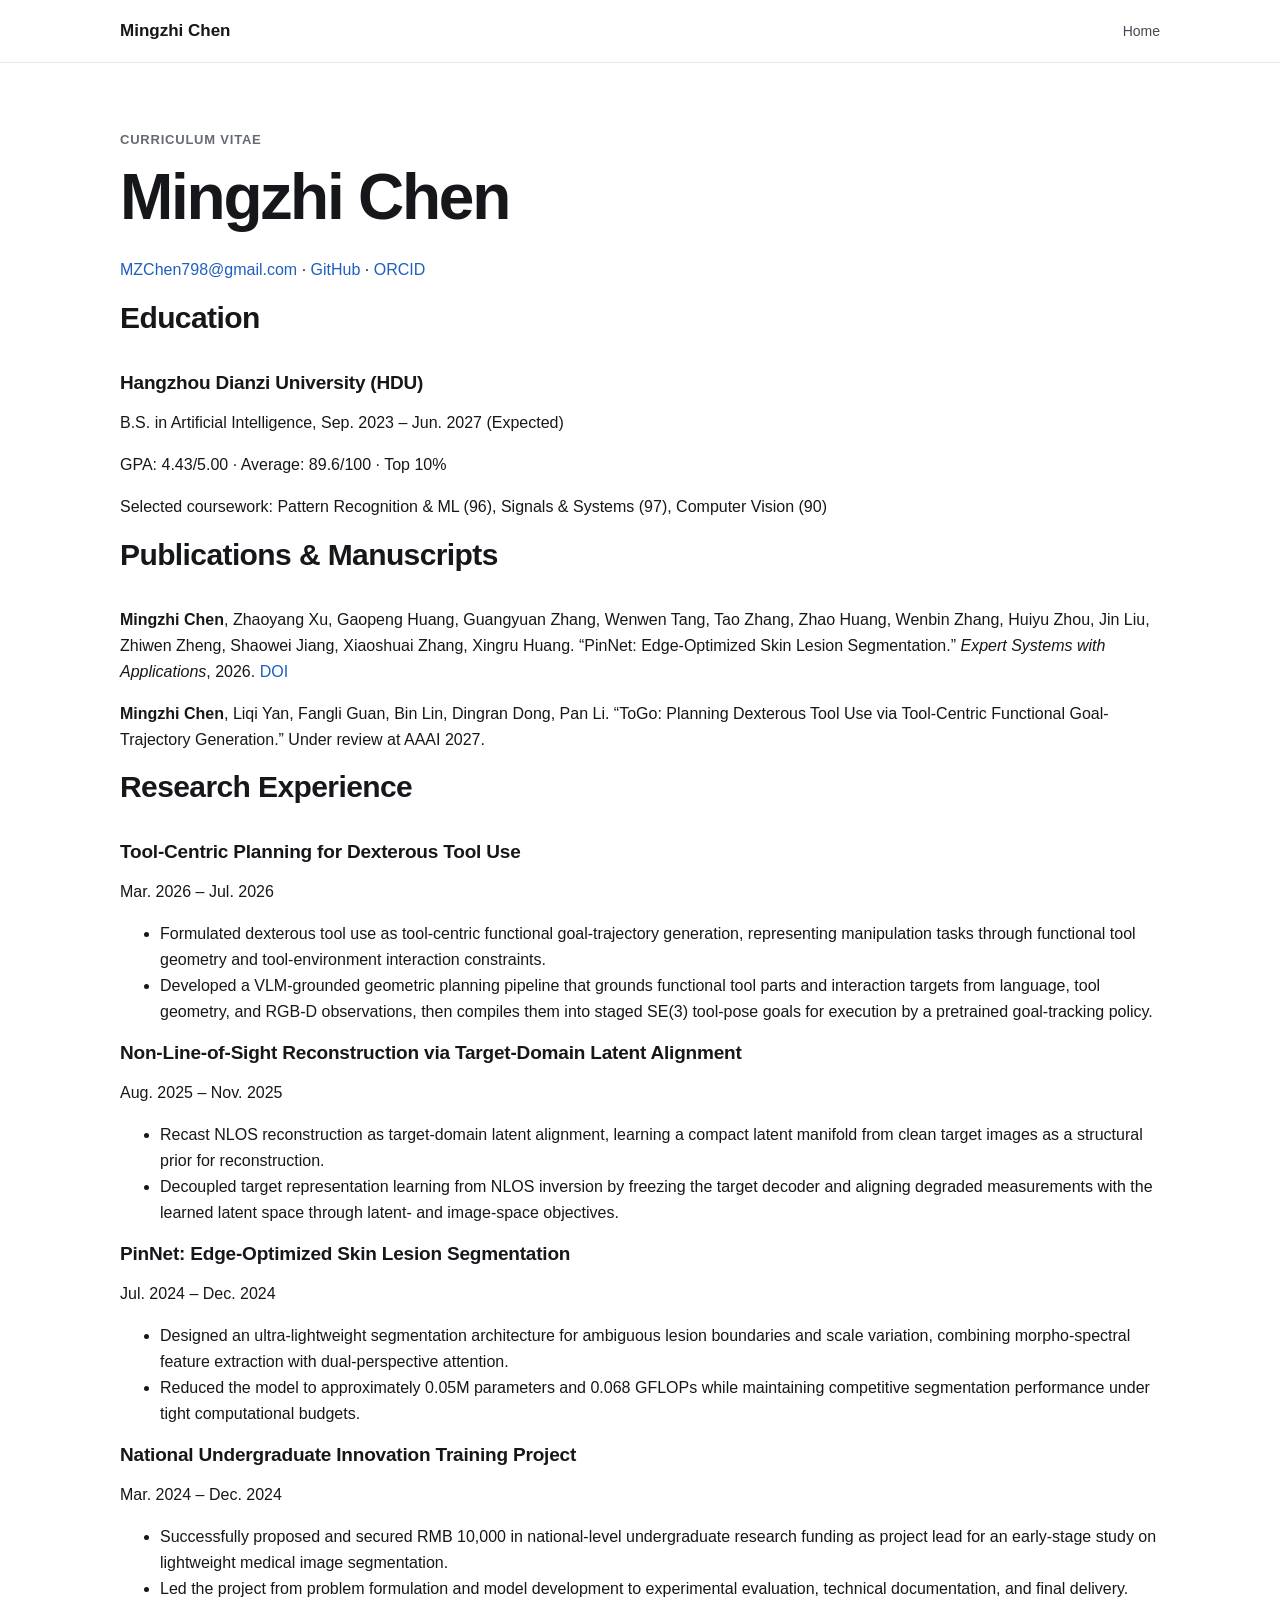
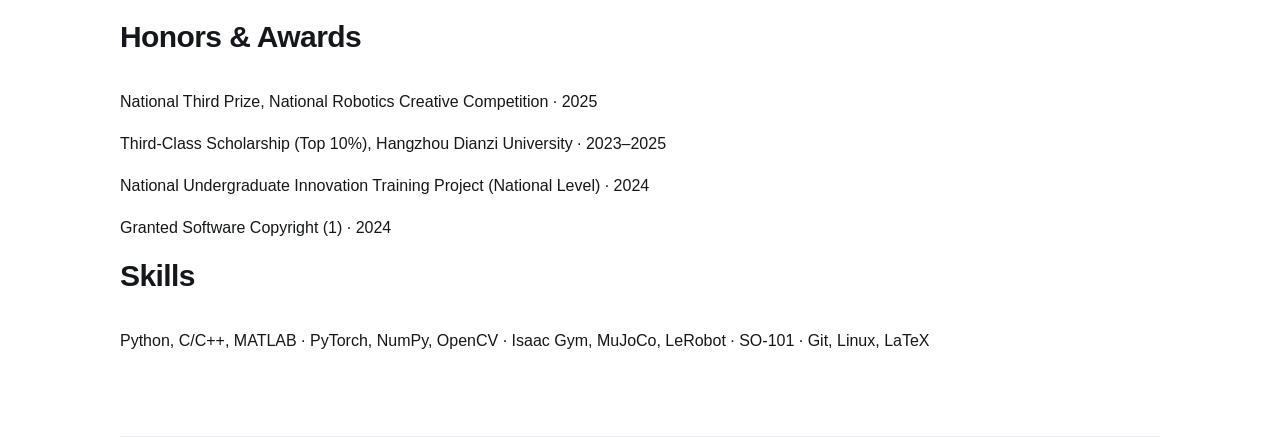
==== cv.html @ 7bd88ffa "Add web CV page" ====
<!doctype html>
<html lang="en">
<head>
  <meta charset="utf-8">
  <meta name="viewport" content="width=device-width, initial-scale=1">
  <title>CV · Mingzhi Chen</title>
  <link rel="stylesheet" href="style.css">
</head>
<body>
  <header class="topbar">
    <div class="wrap nav">
      <a class="name" href="index.html">Mingzhi Chen</a>
      <nav><a href="index.html">Home</a></nav>
    </div>
  </header>
  <main class="wrap section">
    <p class="kicker">Curriculum Vitae</p>
    <h1 class="cv-title">Mingzhi Chen</h1>
    <p><a href="mailto:MZChen798@gmail.com">MZChen798@gmail.com</a> · <a href="https://github.com/BIGBIGDANG">GitHub</a> · <a href="https://orcid.org/0009-0000-8176-6232">ORCID</a></p>

    <div class="cv-block"><h2>Education</h2><h3>Hangzhou Dianzi University (HDU)</h3><p>B.S. in Artificial Intelligence, Sep. 2023 – Jun. 2027 (Expected)</p><p>GPA: 4.43/5.00 · Average: 89.6/100 · Top 10%</p><p>Selected coursework: Pattern Recognition & ML (96), Signals & Systems (97), Computer Vision (90)</p></div>

    <div class="cv-block"><h2>Publications & Manuscripts</h2><p><strong>Mingzhi Chen</strong>, Zhaoyang Xu, Gaopeng Huang, Guangyuan Zhang, Wenwen Tang, Tao Zhang, Zhao Huang, Wenbin Zhang, Huiyu Zhou, Jin Liu, Zhiwen Zheng, Shaowei Jiang, Xiaoshuai Zhang, Xingru Huang. “PinNet: Edge-Optimized Skin Lesion Segmentation.” <em>Expert Systems with Applications</em>, 2026. <a href="https://doi.org/10.1016/j.eswa.2026.134354">DOI</a></p><p><strong>Mingzhi Chen</strong>, Liqi Yan, Fangli Guan, Bin Lin, Dingran Dong, Pan Li. “ToGo: Planning Dexterous Tool Use via Tool-Centric Functional Goal-Trajectory Generation.” Under review at AAAI 2027.</p></div>

    <div class="cv-block"><h2>Research Experience</h2><h3>Tool-Centric Planning for Dexterous Tool Use</h3><p>Mar. 2026 – Jul. 2026</p><ul><li>Formulated dexterous tool use as tool-centric functional goal-trajectory generation, representing manipulation tasks through functional tool geometry and tool-environment interaction constraints.</li><li>Developed a VLM-grounded geometric planning pipeline that grounds functional tool parts and interaction targets from language, tool geometry, and RGB-D observations, then compiles them into staged SE(3) tool-pose goals for execution by a pretrained goal-tracking policy.</li></ul><h3>Non-Line-of-Sight Reconstruction via Target-Domain Latent Alignment</h3><p>Aug. 2025 – Nov. 2025</p><ul><li>Recast NLOS reconstruction as target-domain latent alignment, learning a compact latent manifold from clean target images as a structural prior for reconstruction.</li><li>Decoupled target representation learning from NLOS inversion by freezing the target decoder and aligning degraded measurements with the learned latent space through latent- and image-space objectives.</li></ul><h3>PinNet: Edge-Optimized Skin Lesion Segmentation</h3><p>Jul. 2024 – Dec. 2024</p><ul><li>Designed an ultra-lightweight segmentation architecture for ambiguous lesion boundaries and scale variation, combining morpho-spectral feature extraction with dual-perspective attention.</li><li>Reduced the model to approximately 0.05M parameters and 0.068 GFLOPs while maintaining competitive segmentation performance under tight computational budgets.</li></ul><h3>National Undergraduate Innovation Training Project</h3><p>Mar. 2024 – Dec. 2024</p><ul><li>Successfully proposed and secured RMB 10,000 in national-level undergraduate research funding as project lead for an early-stage study on lightweight medical image segmentation.</li><li>Led the project from problem formulation and model development to experimental evaluation, technical documentation, and final delivery.</li></ul></div>

    <div class="cv-block"><h2>Honors & Awards</h2><p>National Third Prize, National Robotics Creative Competition · 2025</p><p>Third-Class Scholarship (Top 10%), Hangzhou Dianzi University · 2023–2025</p><p>National Undergraduate Innovation Training Project (National Level) · 2024</p><p>Granted Software Copyright (1) · 2024</p></div>

    <div class="cv-block"><h2>Skills</h2><p>Python, C/C++, MATLAB · PyTorch, NumPy, OpenCV · Isaac Gym, MuJoCo, LeRobot · SO-101 · Git, Linux, LaTeX</p></div>
  </main>
</body>
</html>
---- style.css ----
:root {
  --bg: #ffffff;
  --text: #15171a;
  --muted: #666b73;
  --line: #e7e9ed;
  --accent: #1f5fbf;
  --soft: #f7f8fa;
  --max: 1040px;
}

* { box-sizing: border-box; }
html { scroll-behavior: smooth; }
body {
  margin: 0;
  background: var(--bg);
  color: var(--text);
  font-family: -apple-system, BlinkMacSystemFont, "Segoe UI", Inter, Helvetica, Arial, sans-serif;
  line-height: 1.62;
  font-size: 16px;
}
a { color: var(--accent); text-decoration: none; }
a:hover { text-decoration: underline; }
.wrap { width: min(var(--max), calc(100% - 40px)); margin: 0 auto; }

.topbar {
  position: sticky;
  top: 0;
  z-index: 10;
  background: rgba(255,255,255,.94);
  border-bottom: 1px solid var(--line);
  backdrop-filter: blur(10px);
}
.nav {
  min-height: 62px;
  display: flex;
  align-items: center;
  justify-content: space-between;
  gap: 24px;
}
.name { color: var(--text); font-weight: 700; font-size: 17px; }
.nav nav { display: flex; gap: 22px; }
.nav nav a { color: #444a52; font-size: 14px; }

.hero {
  display: grid;
  grid-template-columns: 1fr 170px;
  gap: 54px;
  align-items: center;
  padding: 82px 0 72px;
  border-bottom: 1px solid var(--line);
}
.kicker {
  margin: 0 0 8px;
  color: var(--muted);
  font-size: 13px;
  font-weight: 700;
  letter-spacing: .06em;
  text-transform: uppercase;
}
h1, h2, h3 { line-height: 1.24; margin-top: 0; }
h1 { margin-bottom: 20px; font-size: clamp(42px, 7vw, 64px); letter-spacing: -.035em; }
h2 { margin-bottom: 34px; font-size: 30px; letter-spacing: -.02em; }
h3 { margin-bottom: 10px; font-size: 19px; letter-spacing: -.01em; }
.intro { max-width: 760px; margin: 0; font-size: 20px; line-height: 1.6; color: #353a40; }
.links { display: flex; flex-wrap: wrap; gap: 16px; margin-top: 26px; }
.links a { font-weight: 600; }
.portrait {
  width: 168px;
  height: 168px;
  object-fit: cover;
  border-radius: 50%;
  border: 1px solid var(--line);
}

.section { padding: 66px 0; border-bottom: 1px solid var(--line); }
.project {
  display: grid;
  grid-template-columns: 320px 1fr;
  gap: 34px;
  align-items: start;
  padding: 30px 0;
}
.project + .project { border-top: 1px solid var(--line); }
.project p { margin: 0 0 10px; color: #3f454c; }
.tag { color: var(--muted) !important; font-size: 13px; font-weight: 700; letter-spacing: .02em; }
.meta { color: var(--muted) !important; font-size: 14px; }
.teaser {
  min-height: 184px;
  border-radius: 16px;
  padding: 24px;
  display: flex;
  align-items: center;
  justify-content: center;
  gap: 10px;
  flex-wrap: wrap;
  text-align: center;
  border: 1px solid rgba(0,0,0,.05);
  font-size: 14px;
}
.teaser span { background: rgba(255,255,255,.82); padding: 9px 12px; border-radius: 9px; box-shadow: 0 1px 0 rgba(0,0,0,.04); }
.teaser b { opacity: .5; }
.blue { background: linear-gradient(135deg, #edf5ff, #f7fbff); }
.gray { background: linear-gradient(135deg, #f1f3f6, #fafafa); }
.green { background: linear-gradient(135deg, #eef8f2, #fbfdfb); }

.pub {
  display: grid;
  grid-template-columns: 72px 1fr;
  gap: 24px;
  padding: 22px 0;
}
.pub + .pub { border-top: 1px solid var(--line); }
.pub > span { color: var(--muted); font-size: 14px; font-weight: 700; }
.pub p { margin: 4px 0; color: #444a52; }

.about {
  display: grid;
  grid-template-columns: 1.3fr .7fr;
  gap: 60px;
}
.about aside {
  background: var(--soft);
  border: 1px solid var(--line);
  border-radius: 14px;
  padding: 22px 24px;
}
.about aside p { margin: 0; padding: 12px 0; }
.about aside p + p { border-top: 1px solid var(--line); }
.about aside span { display: block; color: var(--muted); font-size: 12px; font-weight: 700; text-transform: uppercase; letter-spacing: .05em; }
.about aside strong { display: block; margin-top: 3px; }
.footer { padding: 26px 0 40px; color: var(--muted); font-size: 13px; }

@media (max-width: 780px) {
  .nav nav { gap: 12px; }
  .hero { grid-template-columns: 1fr; padding: 58px 0 48px; }
  .portrait { width: 130px; height: 130px; grid-row: 1; }
  .project { grid-template-columns: 1fr; gap: 20px; }
  .teaser { min-height: 145px; }
  .about { grid-template-columns: 1fr; gap: 28px; }
}

@media (max-width: 520px) {
  .wrap { width: min(var(--max), calc(100% - 28px)); }
  .nav { align-items: flex-start; padding: 14px 0; }
  .nav nav { flex-wrap: wrap; justify-content: flex-end; }
  .nav nav a { font-size: 13px; }
  .intro { font-size: 18px; }
  .section { padding: 50px 0; }
  .pub { grid-template-columns: 1fr; gap: 2px; }
}
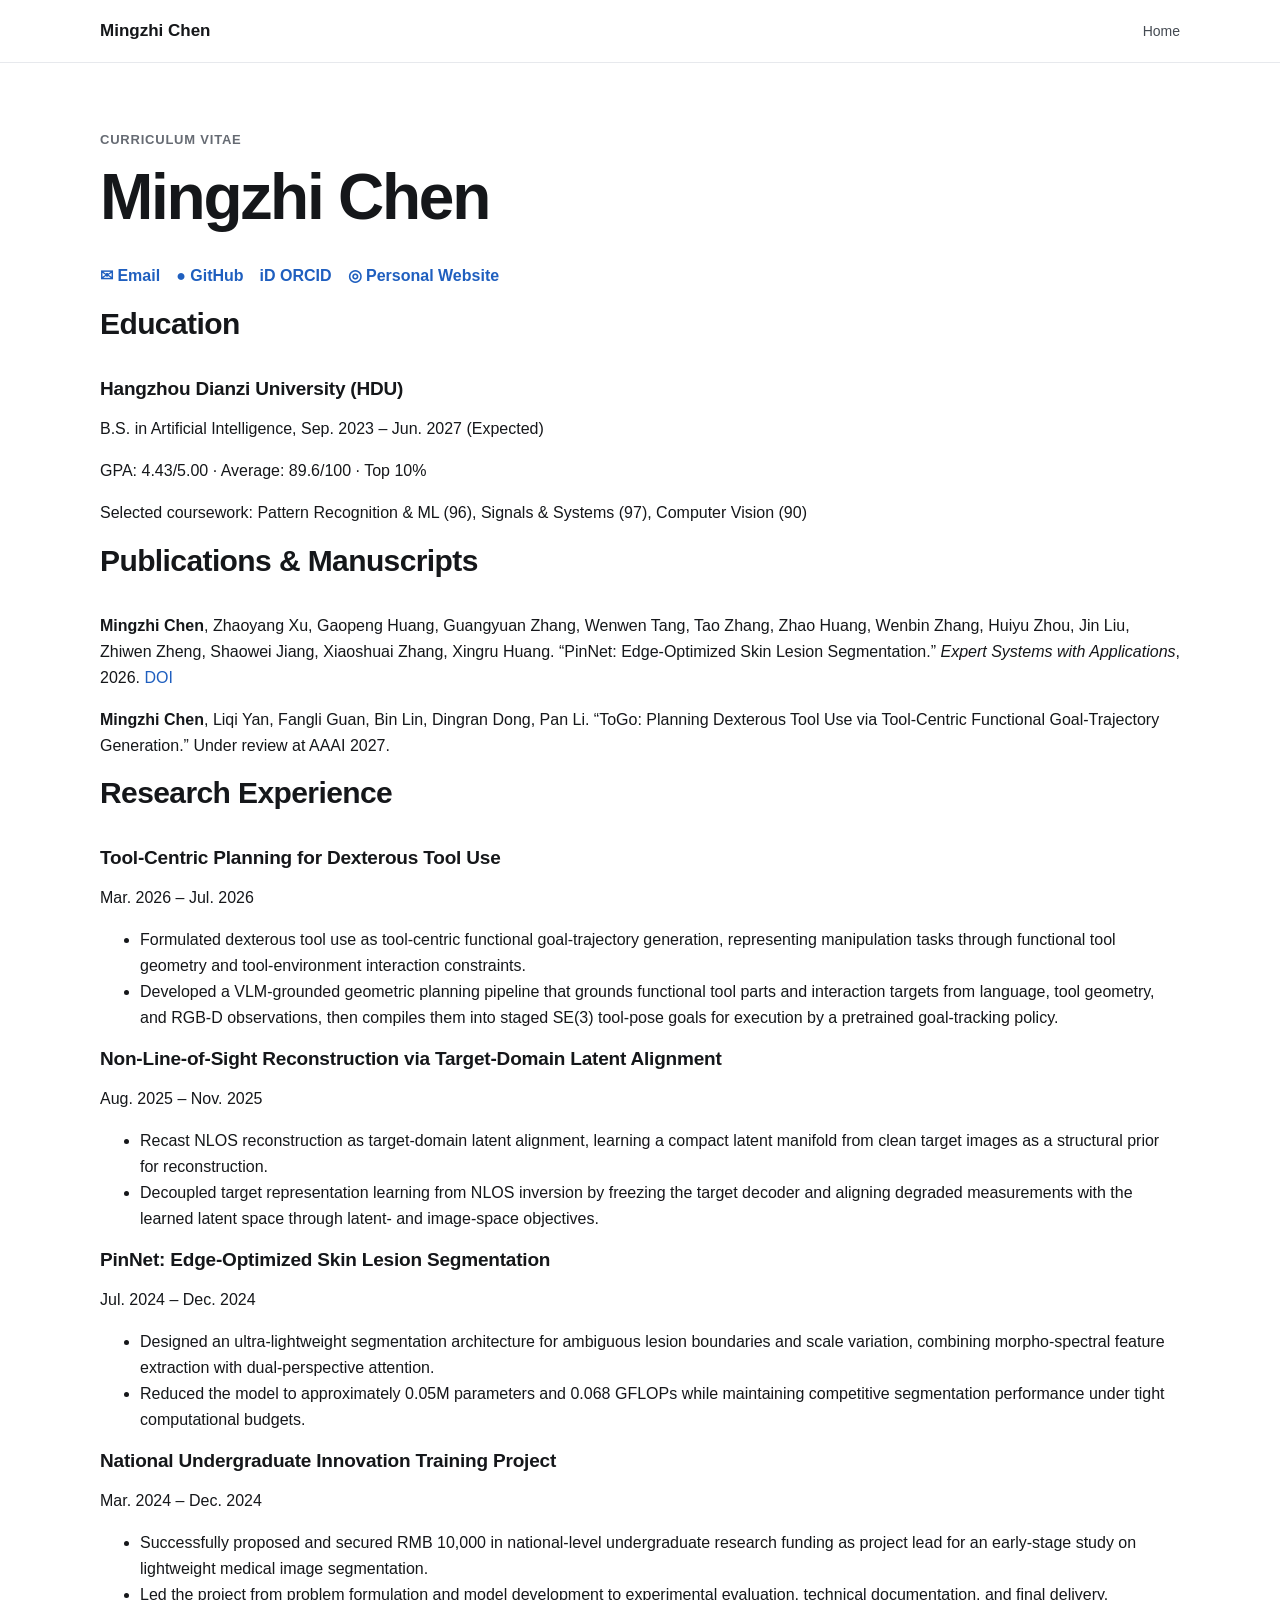
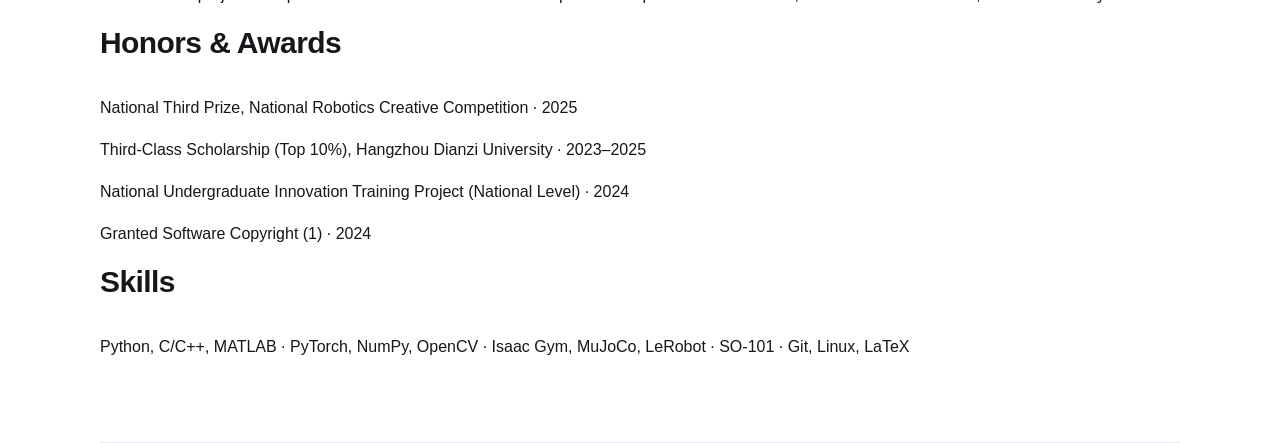
==== commit de55764c: "Use label-only contact links in web CV" ====
--- a/cv.html
+++ b/cv.html
@@ -16,7 +16,7 @@
   <main class="wrap section">
     <p class="kicker">Curriculum Vitae</p>
     <h1 class="cv-title">Mingzhi Chen</h1>
-    <p><a href="mailto:MZChen798@gmail.com">MZChen798@gmail.com</a> · <a href="https://github.com/BIGBIGDANG">GitHub</a> · <a href="https://orcid.org/0009-0000-8176-6232">ORCID</a></p>
+    <p class="links"><a href="mailto:MZChen798@gmail.com">✉ Email</a><a href="https://github.com/BIGBIGDANG">● GitHub</a><a href="https://orcid.org/0009-0000-8176-6232">iD ORCID</a><a href="https://bigbigdang.github.io/">◎ Personal Website</a></p>
 
     <div class="cv-block"><h2>Education</h2><h3>Hangzhou Dianzi University (HDU)</h3><p>B.S. in Artificial Intelligence, Sep. 2023 – Jun. 2027 (Expected)</p><p>GPA: 4.43/5.00 · Average: 89.6/100 · Top 10%</p><p>Selected coursework: Pattern Recognition & ML (96), Signals & Systems (97), Computer Vision (90)</p></div>
 
--- a/style.css
+++ b/style.css
@@ -1,150 +1,46 @@
-:root {
-  --bg: #ffffff;
-  --text: #15171a;
-  --muted: #666b73;
-  --line: #e7e9ed;
-  --accent: #1f5fbf;
-  --soft: #f7f8fa;
-  --max: 1040px;
-}
-
-* { box-sizing: border-box; }
-html { scroll-behavior: smooth; }
-body {
-  margin: 0;
-  background: var(--bg);
-  color: var(--text);
-  font-family: -apple-system, BlinkMacSystemFont, "Segoe UI", Inter, Helvetica, Arial, sans-serif;
-  line-height: 1.62;
-  font-size: 16px;
-}
-a { color: var(--accent); text-decoration: none; }
-a:hover { text-decoration: underline; }
-.wrap { width: min(var(--max), calc(100% - 40px)); margin: 0 auto; }
-
-.topbar {
-  position: sticky;
-  top: 0;
-  z-index: 10;
-  background: rgba(255,255,255,.94);
-  border-bottom: 1px solid var(--line);
-  backdrop-filter: blur(10px);
-}
-.nav {
-  min-height: 62px;
-  display: flex;
-  align-items: center;
-  justify-content: space-between;
-  gap: 24px;
-}
-.name { color: var(--text); font-weight: 700; font-size: 17px; }
-.nav nav { display: flex; gap: 22px; }
-.nav nav a { color: #444a52; font-size: 14px; }
-
-.hero {
-  display: grid;
-  grid-template-columns: 1fr 170px;
-  gap: 54px;
-  align-items: center;
-  padding: 82px 0 72px;
-  border-bottom: 1px solid var(--line);
-}
-.kicker {
-  margin: 0 0 8px;
-  color: var(--muted);
-  font-size: 13px;
-  font-weight: 700;
-  letter-spacing: .06em;
-  text-transform: uppercase;
-}
-h1, h2, h3 { line-height: 1.24; margin-top: 0; }
-h1 { margin-bottom: 20px; font-size: clamp(42px, 7vw, 64px); letter-spacing: -.035em; }
-h2 { margin-bottom: 34px; font-size: 30px; letter-spacing: -.02em; }
-h3 { margin-bottom: 10px; font-size: 19px; letter-spacing: -.01em; }
-.intro { max-width: 760px; margin: 0; font-size: 20px; line-height: 1.6; color: #353a40; }
-.links { display: flex; flex-wrap: wrap; gap: 16px; margin-top: 26px; }
-.links a { font-weight: 600; }
-.portrait {
-  width: 168px;
-  height: 168px;
-  object-fit: cover;
-  border-radius: 50%;
-  border: 1px solid var(--line);
-}
-
-.section { padding: 66px 0; border-bottom: 1px solid var(--line); }
-.project {
-  display: grid;
-  grid-template-columns: 320px 1fr;
-  gap: 34px;
-  align-items: start;
-  padding: 30px 0;
-}
-.project + .project { border-top: 1px solid var(--line); }
-.project p { margin: 0 0 10px; color: #3f454c; }
-.tag { color: var(--muted) !important; font-size: 13px; font-weight: 700; letter-spacing: .02em; }
-.meta { color: var(--muted) !important; font-size: 14px; }
-.teaser {
-  min-height: 184px;
-  border-radius: 16px;
-  padding: 24px;
-  display: flex;
-  align-items: center;
-  justify-content: center;
-  gap: 10px;
-  flex-wrap: wrap;
-  text-align: center;
-  border: 1px solid rgba(0,0,0,.05);
-  font-size: 14px;
-}
-.teaser span { background: rgba(255,255,255,.82); padding: 9px 12px; border-radius: 9px; box-shadow: 0 1px 0 rgba(0,0,0,.04); }
-.teaser b { opacity: .5; }
-.blue { background: linear-gradient(135deg, #edf5ff, #f7fbff); }
-.gray { background: linear-gradient(135deg, #f1f3f6, #fafafa); }
-.green { background: linear-gradient(135deg, #eef8f2, #fbfdfb); }
-
-.pub {
-  display: grid;
-  grid-template-columns: 72px 1fr;
-  gap: 24px;
-  padding: 22px 0;
-}
-.pub + .pub { border-top: 1px solid var(--line); }
-.pub > span { color: var(--muted); font-size: 14px; font-weight: 700; }
-.pub p { margin: 4px 0; color: #444a52; }
-
-.about {
-  display: grid;
-  grid-template-columns: 1.3fr .7fr;
-  gap: 60px;
-}
-.about aside {
-  background: var(--soft);
-  border: 1px solid var(--line);
-  border-radius: 14px;
-  padding: 22px 24px;
-}
-.about aside p { margin: 0; padding: 12px 0; }
-.about aside p + p { border-top: 1px solid var(--line); }
-.about aside span { display: block; color: var(--muted); font-size: 12px; font-weight: 700; text-transform: uppercase; letter-spacing: .05em; }
-.about aside strong { display: block; margin-top: 3px; }
-.footer { padding: 26px 0 40px; color: var(--muted); font-size: 13px; }
-
-@media (max-width: 780px) {
-  .nav nav { gap: 12px; }
-  .hero { grid-template-columns: 1fr; padding: 58px 0 48px; }
-  .portrait { width: 130px; height: 130px; grid-row: 1; }
-  .project { grid-template-columns: 1fr; gap: 20px; }
-  .teaser { min-height: 145px; }
-  .about { grid-template-columns: 1fr; gap: 28px; }
-}
-
-@media (max-width: 520px) {
-  .wrap { width: min(var(--max), calc(100% - 28px)); }
-  .nav { align-items: flex-start; padding: 14px 0; }
-  .nav nav { flex-wrap: wrap; justify-content: flex-end; }
-  .nav nav a { font-size: 13px; }
-  .intro { font-size: 18px; }
-  .section { padding: 50px 0; }
-  .pub { grid-template-columns: 1fr; gap: 2px; }
-}
+:root { --bg:#fff; --text:#15171a; --muted:#666b73; --line:#e7e9ed; --accent:#1f5fbf; --soft:#f7f8fa; --max:1080px; }
+* { box-sizing:border-box; }
+html { scroll-behavior:smooth; }
+body { margin:0; background:var(--bg); color:var(--text); font-family:-apple-system,BlinkMacSystemFont,"Segoe UI",Inter,Helvetica,Arial,sans-serif; line-height:1.62; font-size:16px; }
+a { color:var(--accent); text-decoration:none; } a:hover { text-decoration:underline; }
+img { max-width:100%; display:block; }
+.wrap { width:min(var(--max),calc(100% - 40px)); margin:0 auto; }
+.topbar { position:sticky; top:0; z-index:10; background:rgba(255,255,255,.94); border-bottom:1px solid var(--line); backdrop-filter:blur(10px); }
+.nav { min-height:62px; display:flex; align-items:center; justify-content:space-between; gap:24px; }
+.name { color:var(--text); font-weight:700; font-size:17px; }
+.nav nav { display:flex; gap:22px; } .nav nav a { color:#444a52; font-size:14px; }
+.hero { display:grid; grid-template-columns:1fr 170px; gap:54px; align-items:center; padding:82px 0 72px; border-bottom:1px solid var(--line); }
+.kicker { margin:0 0 8px; color:var(--muted); font-size:13px; font-weight:700; letter-spacing:.06em; text-transform:uppercase; }
+h1,h2,h3 { line-height:1.24; margin-top:0; }
+h1 { margin-bottom:20px; font-size:clamp(42px,7vw,64px); letter-spacing:-.035em; }
+h2 { margin-bottom:34px; font-size:30px; letter-spacing:-.02em; }
+h3 { margin-bottom:10px; font-size:19px; letter-spacing:-.01em; }
+.intro { max-width:760px; margin:0; font-size:20px; line-height:1.6; color:#353a40; }
+.links { display:flex; flex-wrap:wrap; gap:16px; margin-top:26px; } .links a { font-weight:600; }
+.portrait { width:168px; height:168px; object-fit:cover; border-radius:50%; border:1px solid var(--line); }
+.section { padding:66px 0; border-bottom:1px solid var(--line); }
+.project p { margin:0 0 10px; color:#3f454c; }
+.tag { color:var(--muted)!important; font-size:13px; font-weight:700; letter-spacing:.02em; }
+.meta { color:var(--muted)!important; font-size:14px; }
+.image-shell { background:var(--soft); border:1px solid var(--line); border-radius:14px; overflow:hidden; min-height:180px; display:flex; align-items:center; justify-content:center; }
+.project-image { width:100%; height:auto; opacity:0; transition:opacity .18s ease; }
+.project-image.loaded { opacity:1; }
+.featured-project { padding:4px 0 38px; border-bottom:1px solid var(--line); }
+.featured-copy { max-width:860px; margin-bottom:22px; }
+.featured-image { min-height:260px; }
+.project-grid { display:grid; grid-template-columns:1fr 1fr; gap:34px; padding-top:34px; }
+.compact-project { min-width:0; }
+.compact-project .image-shell { margin-bottom:20px; min-height:230px; }
+.pub { display:grid; grid-template-columns:72px 1fr; gap:24px; padding:22px 0; }
+.pub + .pub { border-top:1px solid var(--line); }
+.pub > span { color:var(--muted); font-size:14px; font-weight:700; }
+.pub p { margin:4px 0; color:#444a52; }
+.about { display:grid; grid-template-columns:1.3fr .7fr; gap:60px; }
+.about aside { background:var(--soft); border:1px solid var(--line); border-radius:14px; padding:22px 24px; }
+.about aside p { margin:0; padding:12px 0; } .about aside p + p { border-top:1px solid var(--line); }
+.about aside span { display:block; color:var(--muted); font-size:12px; font-weight:700; text-transform:uppercase; letter-spacing:.05em; }
+.about aside strong { display:block; margin-top:3px; }
+.footer { padding:26px 0 40px; color:var(--muted); font-size:13px; }
+@media (max-width:900px) { .project-grid { grid-template-columns:1fr; } }
+@media (max-width:780px) { .nav nav{gap:12px}.hero{grid-template-columns:1fr;padding:58px 0 48px}.portrait{width:130px;height:130px;grid-row:1}.about{grid-template-columns:1fr;gap:28px}.featured-image{min-height:170px} }
+@media (max-width:520px) { .wrap{width:min(var(--max),calc(100% - 28px))}.nav{align-items:flex-start;padding:14px 0}.nav nav{flex-wrap:wrap;justify-content:flex-end}.nav nav a{font-size:13px}.intro{font-size:18px}.section{padding:50px 0}.pub{grid-template-columns:1fr;gap:2px} }
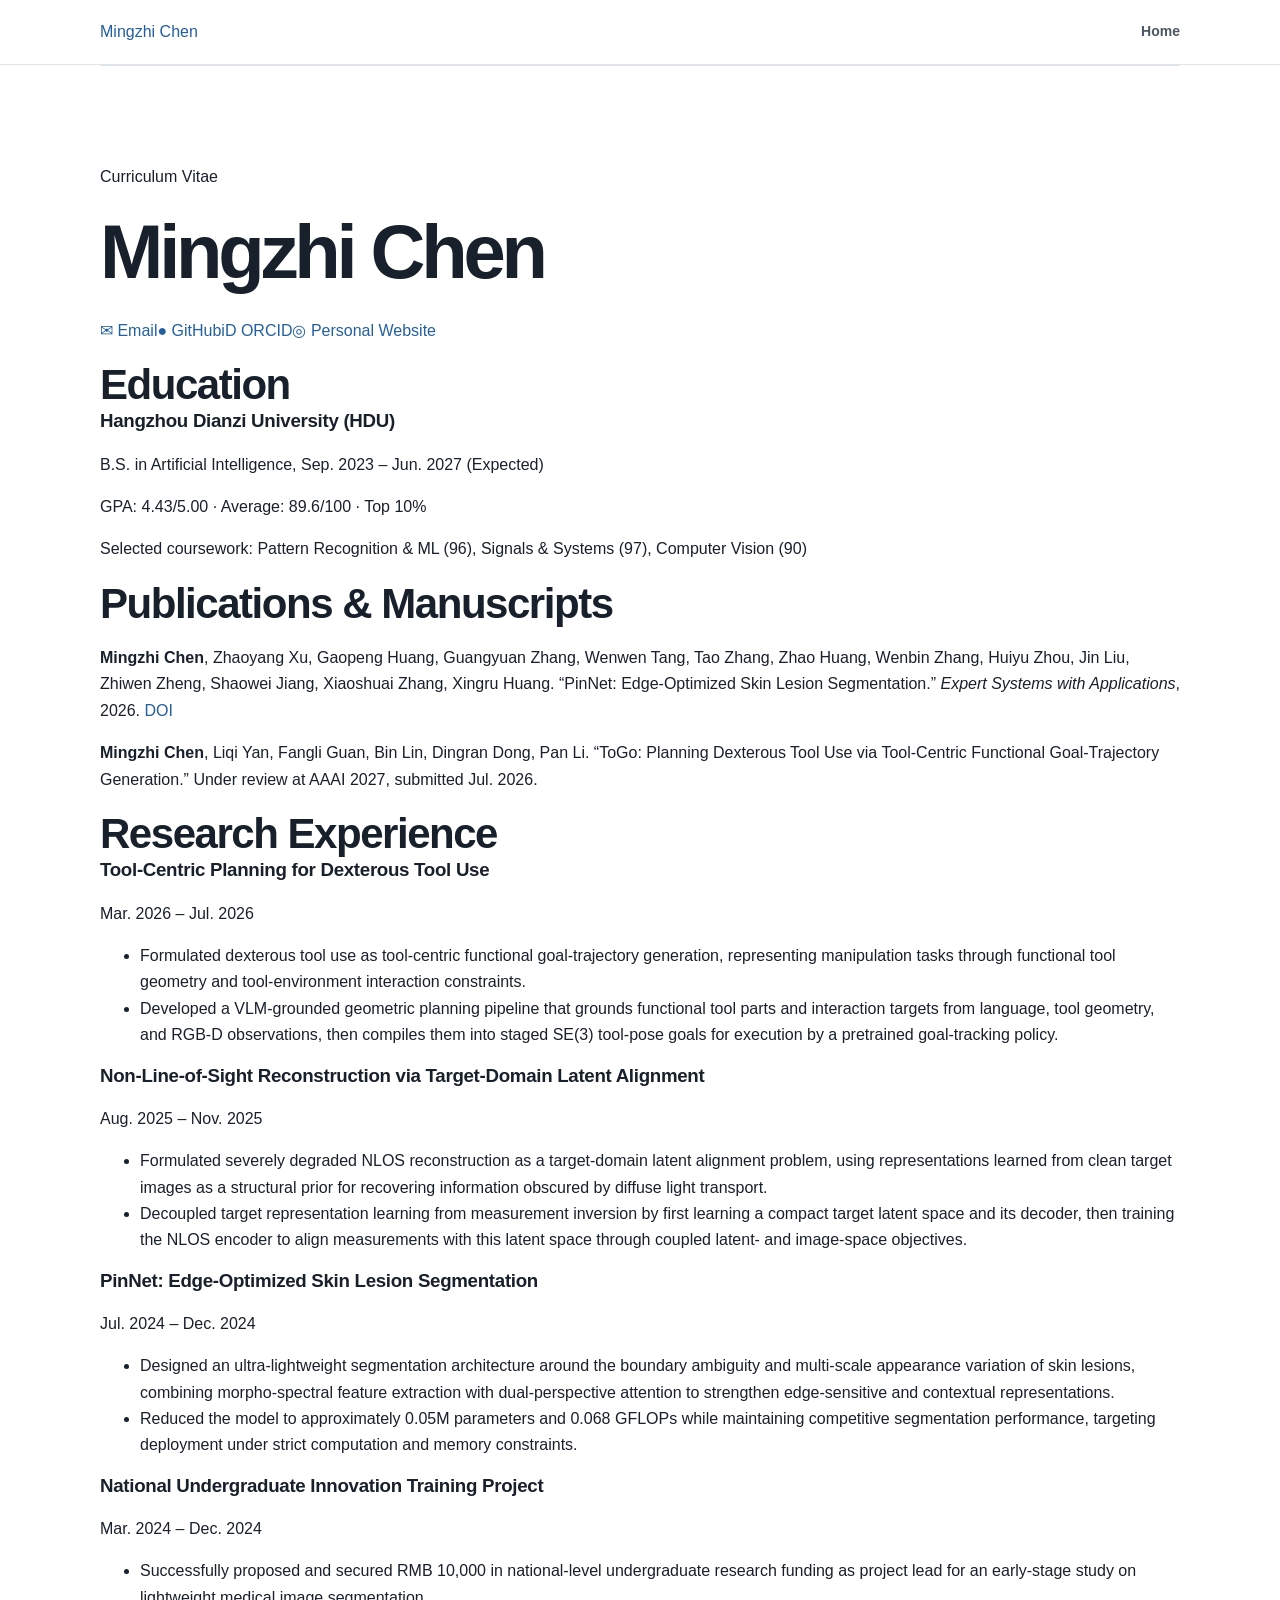
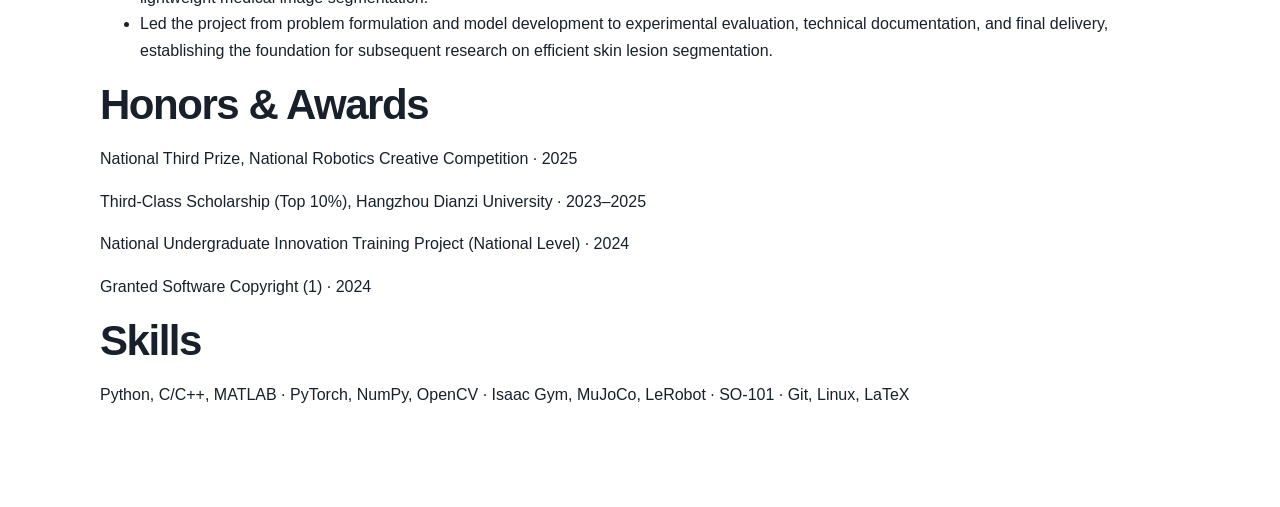
==== commit a401f166: "Synchronize HTML CV with latest application CV" ====
--- a/cv.html
+++ b/cv.html
@@ -20,9 +20,9 @@
 
     <div class="cv-block"><h2>Education</h2><h3>Hangzhou Dianzi University (HDU)</h3><p>B.S. in Artificial Intelligence, Sep. 2023 – Jun. 2027 (Expected)</p><p>GPA: 4.43/5.00 · Average: 89.6/100 · Top 10%</p><p>Selected coursework: Pattern Recognition & ML (96), Signals & Systems (97), Computer Vision (90)</p></div>
 
-    <div class="cv-block"><h2>Publications & Manuscripts</h2><p><strong>Mingzhi Chen</strong>, Zhaoyang Xu, Gaopeng Huang, Guangyuan Zhang, Wenwen Tang, Tao Zhang, Zhao Huang, Wenbin Zhang, Huiyu Zhou, Jin Liu, Zhiwen Zheng, Shaowei Jiang, Xiaoshuai Zhang, Xingru Huang. “PinNet: Edge-Optimized Skin Lesion Segmentation.” <em>Expert Systems with Applications</em>, 2026. <a href="https://doi.org/10.1016/j.eswa.2026.134354">DOI</a></p><p><strong>Mingzhi Chen</strong>, Liqi Yan, Fangli Guan, Bin Lin, Dingran Dong, Pan Li. “ToGo: Planning Dexterous Tool Use via Tool-Centric Functional Goal-Trajectory Generation.” Under review at AAAI 2027.</p></div>
+    <div class="cv-block"><h2>Publications & Manuscripts</h2><p><strong>Mingzhi Chen</strong>, Zhaoyang Xu, Gaopeng Huang, Guangyuan Zhang, Wenwen Tang, Tao Zhang, Zhao Huang, Wenbin Zhang, Huiyu Zhou, Jin Liu, Zhiwen Zheng, Shaowei Jiang, Xiaoshuai Zhang, Xingru Huang. “PinNet: Edge-Optimized Skin Lesion Segmentation.” <em>Expert Systems with Applications</em>, 2026. <a href="https://doi.org/10.1016/j.eswa.2026.134354">DOI</a></p><p><strong>Mingzhi Chen</strong>, Liqi Yan, Fangli Guan, Bin Lin, Dingran Dong, Pan Li. “ToGo: Planning Dexterous Tool Use via Tool-Centric Functional Goal-Trajectory Generation.” Under review at AAAI 2027, submitted Jul. 2026.</p></div>
 
-    <div class="cv-block"><h2>Research Experience</h2><h3>Tool-Centric Planning for Dexterous Tool Use</h3><p>Mar. 2026 – Jul. 2026</p><ul><li>Formulated dexterous tool use as tool-centric functional goal-trajectory generation, representing manipulation tasks through functional tool geometry and tool-environment interaction constraints.</li><li>Developed a VLM-grounded geometric planning pipeline that grounds functional tool parts and interaction targets from language, tool geometry, and RGB-D observations, then compiles them into staged SE(3) tool-pose goals for execution by a pretrained goal-tracking policy.</li></ul><h3>Non-Line-of-Sight Reconstruction via Target-Domain Latent Alignment</h3><p>Aug. 2025 – Nov. 2025</p><ul><li>Recast NLOS reconstruction as target-domain latent alignment, learning a compact latent manifold from clean target images as a structural prior for reconstruction.</li><li>Decoupled target representation learning from NLOS inversion by freezing the target decoder and aligning degraded measurements with the learned latent space through latent- and image-space objectives.</li></ul><h3>PinNet: Edge-Optimized Skin Lesion Segmentation</h3><p>Jul. 2024 – Dec. 2024</p><ul><li>Designed an ultra-lightweight segmentation architecture for ambiguous lesion boundaries and scale variation, combining morpho-spectral feature extraction with dual-perspective attention.</li><li>Reduced the model to approximately 0.05M parameters and 0.068 GFLOPs while maintaining competitive segmentation performance under tight computational budgets.</li></ul><h3>National Undergraduate Innovation Training Project</h3><p>Mar. 2024 – Dec. 2024</p><ul><li>Successfully proposed and secured RMB 10,000 in national-level undergraduate research funding as project lead for an early-stage study on lightweight medical image segmentation.</li><li>Led the project from problem formulation and model development to experimental evaluation, technical documentation, and final delivery.</li></ul></div>
+    <div class="cv-block"><h2>Research Experience</h2><h3>Tool-Centric Planning for Dexterous Tool Use</h3><p>Mar. 2026 – Jul. 2026</p><ul><li>Formulated dexterous tool use as tool-centric functional goal-trajectory generation, representing manipulation tasks through functional tool geometry and tool-environment interaction constraints.</li><li>Developed a VLM-grounded geometric planning pipeline that grounds functional tool parts and interaction targets from language, tool geometry, and RGB-D observations, then compiles them into staged SE(3) tool-pose goals for execution by a pretrained goal-tracking policy.</li></ul><h3>Non-Line-of-Sight Reconstruction via Target-Domain Latent Alignment</h3><p>Aug. 2025 – Nov. 2025</p><ul><li>Formulated severely degraded NLOS reconstruction as a target-domain latent alignment problem, using representations learned from clean target images as a structural prior for recovering information obscured by diffuse light transport.</li><li>Decoupled target representation learning from measurement inversion by first learning a compact target latent space and its decoder, then training the NLOS encoder to align measurements with this latent space through coupled latent- and image-space objectives.</li></ul><h3>PinNet: Edge-Optimized Skin Lesion Segmentation</h3><p>Jul. 2024 – Dec. 2024</p><ul><li>Designed an ultra-lightweight segmentation architecture around the boundary ambiguity and multi-scale appearance variation of skin lesions, combining morpho-spectral feature extraction with dual-perspective attention to strengthen edge-sensitive and contextual representations.</li><li>Reduced the model to approximately 0.05M parameters and 0.068 GFLOPs while maintaining competitive segmentation performance, targeting deployment under strict computation and memory constraints.</li></ul><h3>National Undergraduate Innovation Training Project</h3><p>Mar. 2024 – Dec. 2024</p><ul><li>Successfully proposed and secured RMB 10,000 in national-level undergraduate research funding as project lead for an early-stage study on lightweight medical image segmentation.</li><li>Led the project from problem formulation and model development to experimental evaluation, technical documentation, and final delivery, establishing the foundation for subsequent research on efficient skin lesion segmentation.</li></ul></div>
 
     <div class="cv-block"><h2>Honors & Awards</h2><p>National Third Prize, National Robotics Creative Competition · 2025</p><p>Third-Class Scholarship (Top 10%), Hangzhou Dianzi University · 2023–2025</p><p>National Undergraduate Innovation Training Project (National Level) · 2024</p><p>Granted Software Copyright (1) · 2024</p></div>
 
--- a/style.css
+++ b/style.css
@@ -1,46 +1,217 @@
-:root { --bg:#fff; --text:#15171a; --muted:#666b73; --line:#e7e9ed; --accent:#1f5fbf; --soft:#f7f8fa; --max:1080px; }
-* { box-sizing:border-box; }
-html { scroll-behavior:smooth; }
-body { margin:0; background:var(--bg); color:var(--text); font-family:-apple-system,BlinkMacSystemFont,"Segoe UI",Inter,Helvetica,Arial,sans-serif; line-height:1.62; font-size:16px; }
-a { color:var(--accent); text-decoration:none; } a:hover { text-decoration:underline; }
-img { max-width:100%; display:block; }
-.wrap { width:min(var(--max),calc(100% - 40px)); margin:0 auto; }
-.topbar { position:sticky; top:0; z-index:10; background:rgba(255,255,255,.94); border-bottom:1px solid var(--line); backdrop-filter:blur(10px); }
-.nav { min-height:62px; display:flex; align-items:center; justify-content:space-between; gap:24px; }
-.name { color:var(--text); font-weight:700; font-size:17px; }
-.nav nav { display:flex; gap:22px; } .nav nav a { color:#444a52; font-size:14px; }
-.hero { display:grid; grid-template-columns:1fr 170px; gap:54px; align-items:center; padding:82px 0 72px; border-bottom:1px solid var(--line); }
-.kicker { margin:0 0 8px; color:var(--muted); font-size:13px; font-weight:700; letter-spacing:.06em; text-transform:uppercase; }
-h1,h2,h3 { line-height:1.24; margin-top:0; }
-h1 { margin-bottom:20px; font-size:clamp(42px,7vw,64px); letter-spacing:-.035em; }
-h2 { margin-bottom:34px; font-size:30px; letter-spacing:-.02em; }
-h3 { margin-bottom:10px; font-size:19px; letter-spacing:-.01em; }
-.intro { max-width:760px; margin:0; font-size:20px; line-height:1.6; color:#353a40; }
-.links { display:flex; flex-wrap:wrap; gap:16px; margin-top:26px; } .links a { font-weight:600; }
-.portrait { width:168px; height:168px; object-fit:cover; border-radius:50%; border:1px solid var(--line); }
-.section { padding:66px 0; border-bottom:1px solid var(--line); }
-.project p { margin:0 0 10px; color:#3f454c; }
-.tag { color:var(--muted)!important; font-size:13px; font-weight:700; letter-spacing:.02em; }
-.meta { color:var(--muted)!important; font-size:14px; }
-.image-shell { background:var(--soft); border:1px solid var(--line); border-radius:14px; overflow:hidden; min-height:180px; display:flex; align-items:center; justify-content:center; }
-.project-image { width:100%; height:auto; opacity:0; transition:opacity .18s ease; }
-.project-image.loaded { opacity:1; }
-.featured-project { padding:4px 0 38px; border-bottom:1px solid var(--line); }
-.featured-copy { max-width:860px; margin-bottom:22px; }
-.featured-image { min-height:260px; }
-.project-grid { display:grid; grid-template-columns:1fr 1fr; gap:34px; padding-top:34px; }
-.compact-project { min-width:0; }
-.compact-project .image-shell { margin-bottom:20px; min-height:230px; }
-.pub { display:grid; grid-template-columns:72px 1fr; gap:24px; padding:22px 0; }
-.pub + .pub { border-top:1px solid var(--line); }
-.pub > span { color:var(--muted); font-size:14px; font-weight:700; }
-.pub p { margin:4px 0; color:#444a52; }
-.about { display:grid; grid-template-columns:1.3fr .7fr; gap:60px; }
-.about aside { background:var(--soft); border:1px solid var(--line); border-radius:14px; padding:22px 24px; }
-.about aside p { margin:0; padding:12px 0; } .about aside p + p { border-top:1px solid var(--line); }
-.about aside span { display:block; color:var(--muted); font-size:12px; font-weight:700; text-transform:uppercase; letter-spacing:.05em; }
-.about aside strong { display:block; margin-top:3px; }
-.footer { padding:26px 0 40px; color:var(--muted); font-size:13px; }
-@media (max-width:900px) { .project-grid { grid-template-columns:1fr; } }
-@media (max-width:780px) { .nav nav{gap:12px}.hero{grid-template-columns:1fr;padding:58px 0 48px}.portrait{width:130px;height:130px;grid-row:1}.about{grid-template-columns:1fr;gap:28px}.featured-image{min-height:170px} }
-@media (max-width:520px) { .wrap{width:min(var(--max),calc(100% - 28px))}.nav{align-items:flex-start;padding:14px 0}.nav nav{flex-wrap:wrap;justify-content:flex-end}.nav nav a{font-size:13px}.intro{font-size:18px}.section{padding:50px 0}.pub{grid-template-columns:1fr;gap:2px} }
+:root {
+  --ink: #18202b;
+  --muted: #5d6876;
+  --soft: #f5f7f9;
+  --warm: #f8f5f0;
+  --line: #dde3e9;
+  --accent: #245f9e;
+  --accent-soft: #eaf2fb;
+  --accepted: #276749;
+  --accepted-soft: #eaf6ef;
+  --max: 1080px;
+}
+
+* { box-sizing: border-box; }
+html { scroll-behavior: smooth; }
+body {
+  margin: 0;
+  color: var(--ink);
+  background: #fff;
+  font-family: Inter, ui-sans-serif, -apple-system, BlinkMacSystemFont, "Segoe UI", sans-serif;
+  font-size: 16px;
+  line-height: 1.65;
+  -webkit-font-smoothing: antialiased;
+}
+
+a { color: var(--accent); text-decoration: none; }
+a:hover { color: #173f69; }
+img { display: block; max-width: 100%; }
+.wrap { width: min(calc(100% - 48px), var(--max)); margin-inline: auto; }
+
+.topbar {
+  position: sticky;
+  top: 0;
+  z-index: 20;
+  border-bottom: 1px solid rgba(221, 227, 233, .9);
+  background: rgba(255, 255, 255, .92);
+  backdrop-filter: blur(12px);
+}
+
+.nav { min-height: 64px; display: flex; align-items: center; justify-content: space-between; gap: 28px; }
+.site-name { color: var(--ink); font-weight: 750; letter-spacing: -.02em; }
+.nav nav { display: flex; align-items: center; gap: 26px; }
+.nav nav a { color: #4c5663; font-size: 14px; font-weight: 550; }
+.nav nav a:hover { color: var(--accent); }
+
+.hero {
+  display: grid;
+  grid-template-columns: minmax(0, 1fr) 210px;
+  align-items: center;
+  gap: 74px;
+  min-height: 540px;
+  padding-block: 82px 76px;
+}
+
+.eyebrow {
+  margin: 0 0 10px;
+  color: var(--accent);
+  font-size: 12px;
+  font-weight: 750;
+  letter-spacing: .12em;
+  line-height: 1.4;
+  text-transform: uppercase;
+}
+
+h1, h2, h3 { margin-top: 0; color: var(--ink); line-height: 1.2; }
+h1 { margin-bottom: 20px; font-size: clamp(48px, 7vw, 76px); letter-spacing: -.055em; }
+h2 { margin-bottom: 0; font-size: clamp(30px, 4vw, 42px); letter-spacing: -.035em; }
+h3 { letter-spacing: -.016em; }
+.bio { max-width: 720px; margin: 0; color: var(--muted); font-size: 17px; }
+.bio strong { color: #303a47; font-weight: 650; }
+
+.portrait-wrap { justify-self: end; width: 210px; }
+.portrait {
+  width: 210px;
+  height: 246px;
+  border: 1px solid var(--line);
+  border-radius: 18px;
+  box-shadow: 0 16px 40px rgba(31, 45, 61, .10);
+  object-fit: cover;
+}
+.portrait-wrap p { margin: 13px 0 0; color: var(--muted); font-size: 12px; text-align: center; }
+
+.profile-links { display: flex; flex-wrap: wrap; gap: 10px 20px; margin-top: 27px; }
+.profile-links a { display: inline-flex; align-items: center; gap: 7px; color: #384452; font-size: 14px; font-weight: 650; }
+.profile-links a:hover { color: var(--accent); }
+.profile-links svg { width: 18px; height: 18px; flex: 0 0 18px; fill: none; stroke: currentColor; stroke-linecap: round; stroke-linejoin: round; stroke-width: 1.75; }
+.profile-links .fill-icon { fill: currentColor; stroke: none; }
+.profile-links .orcid-icon { fill: #a6ce39; stroke: none; }
+.profile-links .orcid-icon path { fill: #fff; }
+
+.section { padding-block: 82px; border-top: 1px solid var(--line); scroll-margin-top: 64px; }
+.compact-section { display: grid; grid-template-columns: 230px 1fr; gap: 56px; padding-block: 64px; }
+.section-title { margin-bottom: 32px; }
+.compact-section .section-title { margin: 0; }
+.section-title-wide { display: grid; grid-template-columns: 1fr minmax(300px, 500px); align-items: end; gap: 48px; }
+.section-title-wide > p { margin: 0 0 3px; color: var(--muted); }
+
+.news-list { border-top: 1px solid var(--line); }
+.news-item { display: grid; grid-template-columns: 112px 1fr; gap: 24px; padding: 17px 0; border-bottom: 1px solid var(--line); }
+.news-item time { color: var(--muted); font-size: 14px; font-variant-numeric: tabular-nums; }
+.news-item p { margin: 0; }
+
+.platform-list { border-top: 1px solid var(--line); }
+.platform-item { padding: 20px 0; border-bottom: 1px solid var(--line); }
+.platform-item--featured { display: grid; grid-template-columns: minmax(240px, 300px) minmax(0, 1fr); gap: 30px; align-items: center; padding: 26px 0; }
+.platform-media { display: grid; place-items: center; width: 100%; height: 196px; overflow: hidden; border: 1px solid var(--line); border-radius: 11px; background: var(--soft); }
+.platform-media img { width: 100%; height: 100%; padding: 10px; object-fit: contain; transition: transform .25s ease; }
+.platform-media:hover img { transform: scale(1.018); }
+.platform-credit { display: inline-block; margin-top: 6px; color: #7a8490; font-size: 10px; }
+.platform-credit::after { content: " ↗"; font-size: 9px; }
+.platform-heading { display: flex; align-items: center; justify-content: space-between; gap: 16px; }
+.platform-label { color: var(--muted); font-size: 12px; font-weight: 750; letter-spacing: .08em; text-transform: uppercase; }
+.platform-item h3 { margin: 10px 0 7px; font-size: 24px; }
+.platform-item p { margin: 0; color: var(--muted); font-size: 14px; }
+
+.research-row {
+  display: grid;
+  grid-template-columns: 300px minmax(0, 1fr);
+  gap: 34px;
+  align-items: start;
+  padding: 30px 0;
+  border-bottom: 1px solid var(--line);
+}
+.research-row:first-of-type { border-top: 1px solid var(--line); }
+.research-media {
+  display: grid;
+  place-items: center;
+  width: 300px;
+  height: 176px;
+  overflow: hidden;
+  border: 1px solid var(--line);
+  border-radius: 11px;
+  background: var(--soft);
+}
+.research-media img { width: 100%; height: 100%; padding: 8px; background: #fff; object-fit: contain; transition: transform .25s ease; }
+.research-media:hover img { transform: scale(1.018); }
+.research-media--pinnet-results img {
+  align-self: start;
+  justify-self: start;
+  width: 172%;
+  max-width: none;
+  height: auto;
+  padding: 0;
+  transform-origin: top left;
+}
+.research-body h3 { margin: 8px 0 10px; font-size: 21px; }
+.research-body > p { margin: 0 0 10px; color: var(--muted); }
+.research-meta { display: flex; flex-wrap: wrap; justify-content: space-between; gap: 8px 16px; color: #516070; font-size: 12px; font-weight: 700; letter-spacing: .02em; }
+.status { padding: 3px 8px; border-radius: 999px; color: var(--accent); background: var(--accent-soft); font-size: 11px; white-space: nowrap; }
+.status.accepted { color: var(--accepted); background: var(--accepted-soft); }
+.status.neutral { color: #5f6670; background: #eff1f3; }
+.authors { font-size: 14px; }
+.authors strong { color: var(--ink); }
+.paper-links { display: flex; gap: 18px; margin-top: 13px; }
+.paper-links a { font-size: 14px; font-weight: 700; }
+.paper-links a::after { content: " ↗"; font-size: 11px; }
+
+.publication-list { border-top: 1px solid var(--line); }
+.publication { display: grid; grid-template-columns: 72px 1fr; gap: 26px; padding: 25px 0; border-bottom: 1px solid var(--line); }
+.pub-year { color: var(--accent); font-size: 13px; font-weight: 750; }
+.publication h3 { margin-bottom: 8px; font-size: 19px; }
+.publication p { margin: 5px 0; color: var(--muted); font-size: 14px; }
+.publication strong { color: var(--ink); }
+
+.background-section { display: grid; grid-template-columns: 1.2fr .8fr; gap: 80px; }
+.background-section h3 { margin: 30px 0 4px; font-size: 20px; }
+.background-section p { margin: 2px 0; color: var(--muted); }
+.education-score { font-size: 14px; }
+.background-section aside { padding: 27px 30px; border-radius: 14px; background: var(--warm); }
+.background-section ul { margin: 14px 0 0; padding-left: 20px; color: #4f5966; }
+.background-section li + li { margin-top: 7px; }
+
+.footer { display: flex; justify-content: space-between; gap: 24px; padding-block: 32px 48px; border-top: 1px solid var(--line); color: var(--muted); font-size: 13px; }
+.footer a { color: var(--muted); }
+.footer a:hover { color: var(--accent); }
+
+@media (max-width: 820px) {
+  .nav nav { gap: 18px; }
+  .nav nav a:nth-child(4) { display: none; }
+  .hero { grid-template-columns: minmax(0, 1fr) 170px; gap: 38px; min-height: auto; padding-block: 70px; }
+  .portrait-wrap, .portrait { width: 170px; }
+  .portrait { height: 204px; }
+  .compact-section { grid-template-columns: 170px 1fr; gap: 36px; }
+  .section-title-wide { grid-template-columns: 1fr; gap: 14px; }
+  .platform-item--featured { grid-template-columns: minmax(210px, 250px) minmax(0, 1fr); gap: 24px; }
+  .platform-media { height: 170px; }
+  .research-row { grid-template-columns: 250px minmax(0, 1fr); gap: 26px; }
+  .research-media { width: 250px; height: 154px; }
+}
+
+@media (max-width: 640px) {
+  .wrap { width: min(calc(100% - 32px), var(--max)); }
+  .nav { min-height: 58px; }
+  .nav nav { gap: 15px; }
+  .nav nav a { font-size: 13px; }
+  .nav nav a:nth-child(3) { display: none; }
+  .hero { grid-template-columns: 1fr; gap: 35px; padding-block: 54px 60px; }
+  .portrait-wrap { justify-self: start; order: -1; width: 142px; }
+  .portrait { width: 142px; height: 164px; border-radius: 14px; }
+  .portrait-wrap p { display: none; }
+  h1 { font-size: 48px; }
+  .section { padding-block: 60px; }
+  .compact-section, .background-section { grid-template-columns: 1fr; gap: 30px; }
+  .platform-item--featured { grid-template-columns: 1fr; gap: 18px; }
+  .platform-media { height: 224px; }
+  .research-row { grid-template-columns: 1fr; gap: 22px; }
+  .research-media { width: 100%; height: 190px; }
+  .research-body h3 { font-size: 20px; }
+  .publication { grid-template-columns: 50px 1fr; gap: 14px; }
+  .news-item { grid-template-columns: 88px 1fr; gap: 14px; }
+  .background-section aside { padding: 24px; }
+}
+
+@media (prefers-reduced-motion: reduce) {
+  html { scroll-behavior: auto; }
+  .research-media img, .platform-media img { transition: none; }
+}
